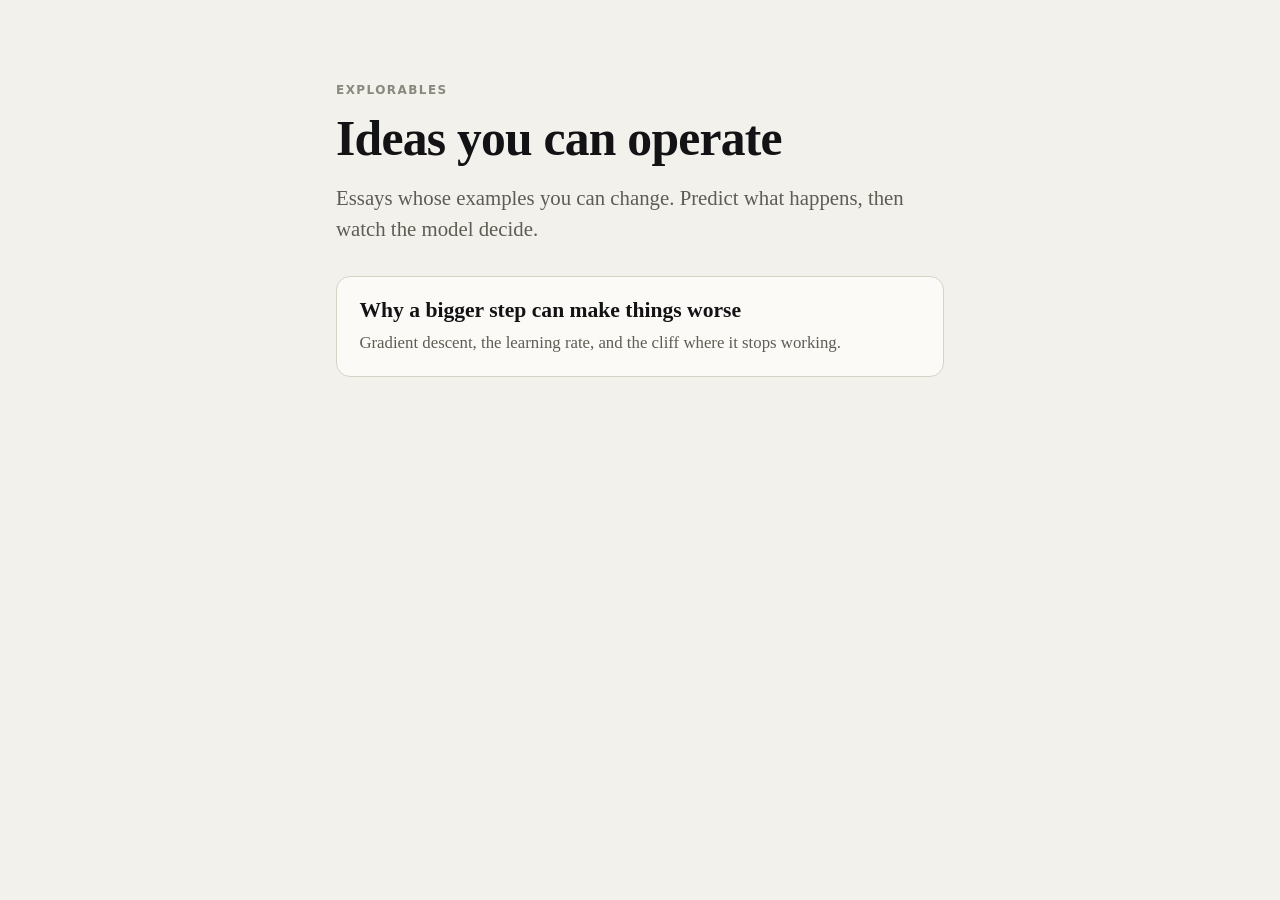
==== index.html @ 2f2bc09d "Add shared explorable blocks and draft gradient-descent page explorable.js and theme.css are the sha" ====
<!doctype html>
<html lang="en">
<head>
  <meta charset="utf-8">
  <meta name="viewport" content="width=device-width, initial-scale=1">
  <title>Explorables</title>
  <link rel="stylesheet" href="theme.css">
  <style>
    .entry { display: block; padding: 1.25rem 1.4rem; border: 1px solid var(--line); border-radius: 14px; background: var(--surface-raised); text-decoration: none; }
    .entry:hover { border-color: var(--line-strong); }
    .entry h2 { margin: 0 0 0.3rem; font-size: 1.35rem; }
    .entry p { margin: 0; color: var(--ink-muted); font-size: 1.05rem; }
    main > .entry { max-width: var(--measure); margin: 2rem auto; }
  </style>
</head>
<body>
  <main>
    <header>
      <p class="kicker">Explorables</p>
      <h1>Ideas you can operate</h1>
      <p class="dek">Essays whose examples you can change. Predict what happens, then watch the model decide.</p>
    </header>
    <a class="entry" href="gradient-descent.html">
      <h2>Why a bigger step can make things worse</h2>
      <p>Gradient descent, the learning rate, and the cliff where it stops working.</p>
    </a>
  </main>
</body>
</html>
---- theme.css ----
/* theme.css — shared look for every explorable.

   Meaning colors are the backbone: one quantity, one color, everywhere it
   appears (prose underline, control, mark). Pages use the --c-* roles, never
   raw hex. The three hues are the first three slots of a validated
   categorical palette (CVD-safe as a set in both modes). In light mode the
   orange and aqua sit under 3:1 against the surface, so every colored mark
   also carries a text label. */

:root {
  color-scheme: light;
  --surface: #f2f1ec;
  --surface-raised: #fbfaf6;
  --surface-sunken: #e8e6de;
  --ink: #131316;
  --ink-muted: #5f5c54;
  --ink-faint: #8a877d;
  --line: #d6d2c6;
  --line-strong: #a9a59a;

  --c-param: #2a78d6; /* parameters: w, (x, y), the ball and its path */
  --c-rate: #eb6834;  /* learning rate η and the steps it causes */
  --c-loss: #1baf7a;  /* loss: the curve's height, contours, loss charts */

  --serif: "Iowan Old Style", "Charter", "Palatino Linotype", Palatino, Georgia, serif;
  --sans: system-ui, -apple-system, "Segoe UI", Roboto, Helvetica, Arial, sans-serif;
  --mono: ui-monospace, "SF Mono", Menlo, Consolas, monospace;

  --measure: 38rem;
  --figure: 46rem;
  --ease: cubic-bezier(0.2, 0.7, 0.2, 1);
}

@media (prefers-color-scheme: dark) {
  :root:where(:not([data-theme="light"])) {
    color-scheme: dark;
    --surface: #0f1012;
    --surface-raised: #17181b;
    --surface-sunken: #08090a;
    --ink: #ecebe4;
    --ink-muted: #b0ada3;
    --ink-faint: #85827a;
    --line: #2a2b2f;
    --line-strong: #45464c;
    --c-param: #3987e5;
    --c-rate: #d95926;
    --c-loss: #199e70;
  }
}

:root[data-theme="dark"] {
  color-scheme: dark;
  --surface: #0f1012;
  --surface-raised: #17181b;
  --surface-sunken: #08090a;
  --ink: #ecebe4;
  --ink-muted: #b0ada3;
  --ink-faint: #85827a;
  --line: #2a2b2f;
  --line-strong: #45464c;
  --c-param: #3987e5;
  --c-rate: #d95926;
  --c-loss: #199e70;
}

* { box-sizing: border-box; }

body {
  margin: 0;
  background: var(--surface);
  color: var(--ink);
  font: 1.1875rem/1.62 var(--serif);
  -webkit-font-smoothing: antialiased;
  text-rendering: optimizeLegibility;
}

main {
  max-width: var(--figure);
  margin: 0 auto;
  padding: 4.5rem 1.25rem 7rem;
}

main > :where(p, h2, h3, ul, ol, details, aside, header) {
  max-width: var(--measure);
  margin-left: auto;
  margin-right: auto;
}

.topbar {
  display: flex;
  justify-content: space-between;
  align-items: center;
  max-width: var(--figure);
  margin: 0 auto;
  padding: 1rem 1.25rem 0;
  font: 0.8125rem var(--sans);
  color: var(--ink-faint);
}
.topbar a { color: inherit; text-decoration: none; }
.topbar a:hover { color: var(--ink); }
.topbar button {
  font: inherit;
  color: inherit;
  background: none;
  border: 1px solid var(--line);
  border-radius: 999px;
  padding: 0.2rem 0.75rem;
  cursor: pointer;
}

.kicker {
  font: 600 0.75rem/1 var(--sans);
  letter-spacing: 0.12em;
  text-transform: uppercase;
  color: var(--ink-faint);
  margin-bottom: 1rem;
}

h1 {
  font: 600 clamp(2.2rem, 5vw, 3.1rem)/1.08 var(--serif);
  letter-spacing: -0.015em;
  margin: 0 0 1rem;
}

.dek {
  font-size: 1.3rem;
  line-height: 1.5;
  color: var(--ink-muted);
  margin-top: 0;
}

h2 {
  font: 600 1.55rem/1.25 var(--serif);
  margin-top: 3.5rem;
  margin-bottom: 0.6rem;
}

a { color: inherit; text-decoration-color: var(--line-strong); text-underline-offset: 0.18em; }

/* A named quantity in prose: ink text, meaning color as an underline. */
.v {
  font-style: italic;
  text-decoration: underline 2px var(--c);
  text-underline-offset: 0.2em;
  text-decoration-skip-ink: none;
}
.v:not(.param, .rate, .loss) { --c: var(--ink-faint); }
.v.param, x-show[color="param"] { --c: var(--c-param); }
.v.rate, x-show[color="rate"] { --c: var(--c-rate); }
.v.loss, x-show[color="loss"] { --c: var(--c-loss); }

x-show {
  font: 600 0.92em var(--sans);
  font-variant-numeric: tabular-nums;
}
x-show[color] {
  text-decoration: underline 2px var(--c);
  text-underline-offset: 0.2em;
}

x-scrub {
  display: inline-block;
  min-width: 2.6em;
  padding: 0 0.3em;
  font: 600 0.92em var(--sans);
  font-variant-numeric: tabular-nums;
  text-align: center;
  color: var(--ink);
  background: color-mix(in oklab, var(--c) 16%, transparent);
  border-bottom: 2px dashed var(--c);
  border-radius: 0.3em 0.3em 0 0;
  cursor: ew-resize;
  user-select: none;
  touch-action: none;
  transition: background 0.15s var(--ease);
}
x-scrub:hover, x-scrub.dragging { background: color-mix(in oklab, var(--c) 30%, transparent); }
x-scrub:focus-visible { outline: 2px solid var(--c); outline-offset: 2px; }

/* Figures break out of the text column. */
figure {
  margin: 2.25rem 0;
  padding: 1.25rem 1.25rem 1rem;
  background: var(--surface-raised);
  border: 1px solid var(--line);
  border-radius: 14px;
}
figure svg { display: block; width: 100%; height: auto; overflow: visible; }
figcaption {
  font: 0.875rem/1.5 var(--sans);
  color: var(--ink-muted);
  margin-top: 0.75rem;
}
figcaption strong { color: var(--ink); font-weight: 600; }

.controls {
  display: flex;
  flex-wrap: wrap;
  gap: 0.5rem 1.5rem;
  align-items: center;
  font: 0.9375rem var(--sans);
  color: var(--ink-muted);
  margin-bottom: 0.75rem;
}

.figure-row {
  display: grid;
  grid-template-columns: 1.6fr 1fr;
  gap: 1.25rem;
  align-items: start;
}
@media (max-width: 720px) { .figure-row { grid-template-columns: 1fr; } }
.panel-title { font: 600 0.8125rem var(--sans); color: var(--ink-muted); margin: 0 0 0.35rem; }

/* SVG marks */
.axis { stroke: var(--line-strong); }
.grid line { stroke: var(--line); stroke-width: 1; }
.tick { font: 11px var(--sans); fill: var(--ink-faint); font-variant-numeric: tabular-nums; }
.label { font: 12px var(--sans); fill: var(--ink-muted); }
.label-strong { font: 600 12px var(--sans); fill: var(--ink); }
.curve { fill: none; stroke: var(--c-loss); stroke-width: 2; }
.hop { fill: none; stroke: var(--c-rate); stroke-width: 2; stroke-linecap: round; }
.trail { fill: var(--c-param); }
.ball { fill: var(--c-param); stroke: var(--surface-raised); stroke-width: 2.5; }
.handle { fill: var(--surface-raised); stroke: var(--c-param); stroke-width: 2; cursor: grab; }
.handle:active { cursor: grabbing; }
.hit { fill: transparent; cursor: grab; }
.threshold { stroke: var(--ink-faint); stroke-dasharray: 3 4; }
.region { fill: color-mix(in oklab, var(--line) 55%, transparent); }
.rate-rule { stroke: var(--c-rate); stroke-width: 2; }
.crosshair { stroke: var(--ink-faint); stroke-width: 1; }
.contour { fill: none; stroke: var(--c-loss); stroke-opacity: 0.45; stroke-width: 1.25; }
.path2d { fill: none; stroke: var(--c-param); stroke-width: 2; stroke-linejoin: round; }

.tooltip {
  position: absolute;
  pointer-events: none;
  padding: 0.4rem 0.6rem;
  font: 12px/1.4 var(--sans);
  font-variant-numeric: tabular-nums;
  color: var(--ink);
  background: var(--surface-raised);
  border: 1px solid var(--line-strong);
  border-radius: 8px;
  box-shadow: 0 6px 20px rgb(0 0 0 / 0.12);
  white-space: nowrap;
  transform: translate(-50%, calc(-100% - 12px));
}
.chart { position: relative; }

x-player {
  display: flex;
  align-items: center;
  gap: 0.75rem;
  font: 0.8125rem var(--sans);
  color: var(--ink-muted);
  margin-top: 0.5rem;
}
x-player input[type="range"] { flex: 1; accent-color: var(--c-param); }
x-player .player-readout { min-width: 6.5em; text-align: right; font-variant-numeric: tabular-nums; }
.player-toggle, x-predict button, .pill {
  font: 600 0.8125rem var(--sans);
  color: var(--ink);
  background: var(--surface);
  border: 1px solid var(--line-strong);
  border-radius: 999px;
  padding: 0.35rem 0.9rem;
  cursor: pointer;
  transition: background 0.15s var(--ease), border-color 0.15s var(--ease);
}
.player-toggle:hover, x-predict button:not(:disabled):hover, .pill:hover { border-color: var(--ink); }
.player-toggle { min-width: 5.2rem; }

/* Predict, then reveal */
x-predict {
  display: block;
  max-width: var(--measure);
  margin: 2.25rem auto;
  padding: 1.1rem 1.25rem 1.2rem;
  border-left: 3px solid var(--ink);
  background: var(--surface-sunken);
  border-radius: 0 12px 12px 0;
}
x-predict .predict-label {
  font: 600 0.75rem var(--sans);
  letter-spacing: 0.1em;
  text-transform: uppercase;
  color: var(--ink-faint);
  margin: 0 0 0.35rem;
}
x-predict p { margin: 0 0 0.85rem; }
x-predict .answers { display: flex; flex-wrap: wrap; gap: 0.5rem; }
x-predict button:disabled { cursor: default; opacity: 0.55; }
x-predict button[aria-pressed="true"] { opacity: 1; border-color: var(--ink); border-width: 2px; }
x-predict button.is-correct { opacity: 1; }
x-predict button.is-correct::after { content: "  ✓ what happens"; font-weight: 500; color: var(--ink-muted); }
x-predict [data-reveal] { margin-top: 1rem; animation: rise 0.45s var(--ease); }
x-predict [data-reveal] p:last-child { margin-bottom: 0; }
x-predict .verdict { font: 600 0.9375rem var(--sans); }
x-predict.guessed-right .verdict::before { content: "You called it. "; }
x-predict.guessed-wrong .verdict::before { content: "Not quite, and that is the interesting part. "; }

@keyframes rise { from { opacity: 0; transform: translateY(6px); } to { opacity: 1; transform: none; } }

details.numbers { margin-top: 0.75rem; font: 0.8125rem var(--sans); color: var(--ink-muted); }
details.numbers summary { cursor: pointer; }
details.numbers table { border-collapse: collapse; margin-top: 0.5rem; font-variant-numeric: tabular-nums; }
details.numbers td, details.numbers th { padding: 0.15rem 0.9rem 0.15rem 0; text-align: right; }

.equation {
  font: 1.15rem var(--serif);
  text-align: center;
  margin: 1.5rem auto;
}

aside.limits {
  font: 0.98rem/1.6 var(--sans);
  color: var(--ink-muted);
  border-top: 1px solid var(--line);
  padding-top: 1rem;
}

details.check {
  font-size: 1.05rem;
  border: 1px solid var(--line);
  border-radius: 12px;
  padding: 0.9rem 1.1rem;
  background: var(--surface-raised);
}
details.check summary { cursor: pointer; font: 600 0.9375rem var(--sans); }

@media (prefers-reduced-motion: reduce) {
  *, *::before, *::after { animation: none !important; transition: none !important; }
}

ol.loop { padding-left: 1.4em; }
ol.loop li { margin: 0.35rem 0; padding-left: 0.2em; }
ol.loop li::marker { font: 600 0.9em var(--sans); color: var(--ink-faint); }
.empty-hint { font: 13px var(--sans); fill: var(--ink-faint); }
.request { fill: var(--ink); stroke: var(--surface-raised); stroke-width: 2; }
.miss { stroke: var(--c-loss); stroke-width: 2; stroke-linecap: round; }
.guess-line { stroke: var(--c-param); stroke-width: 2.5; stroke-linecap: round; }
.tried { fill: var(--c-loss); opacity: 0.75; }
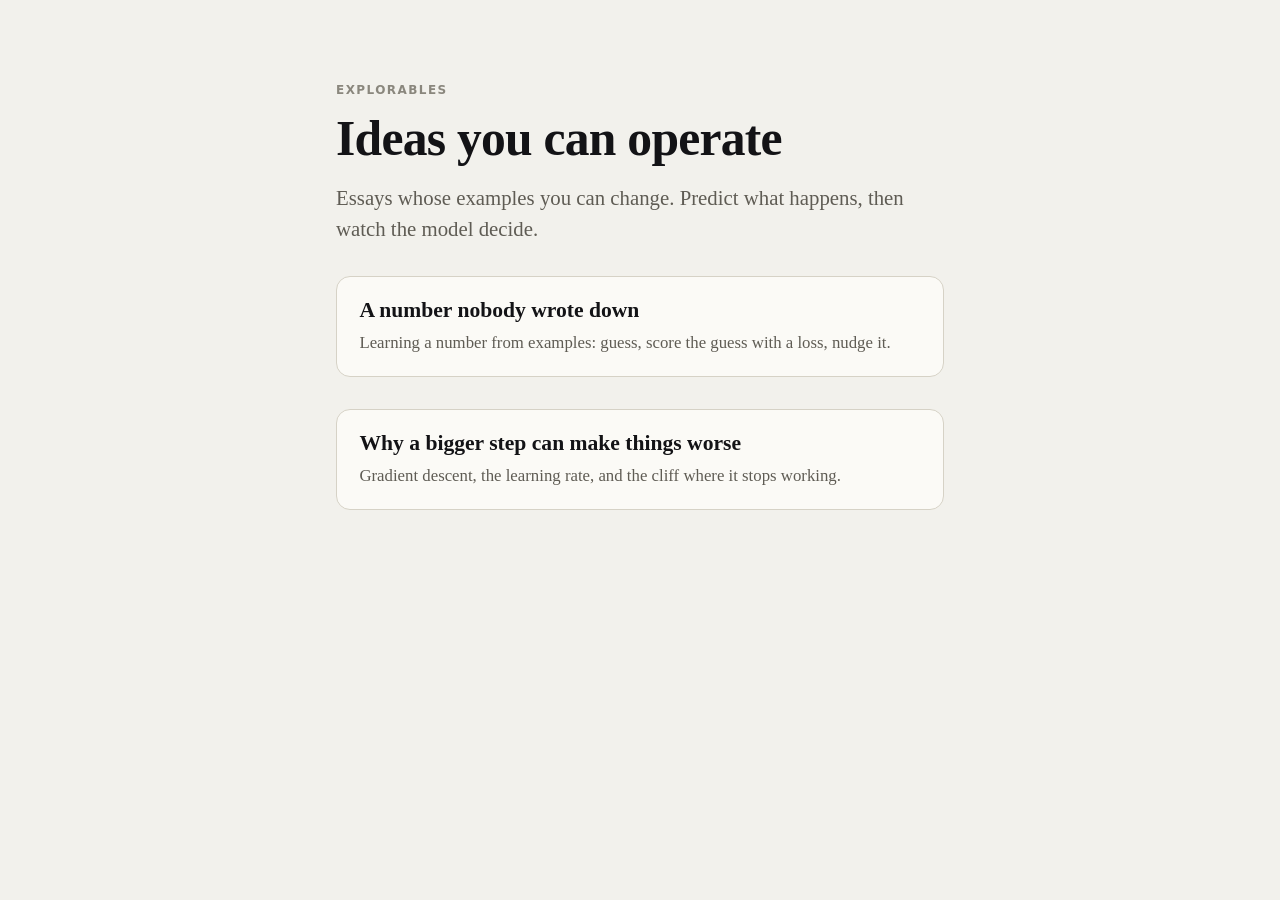
==== commit 89fbc41d: "Add page 1: learning a number from examples A program learns km per mile (1.609) from logged trips b" ====
--- a/index.html
+++ b/index.html
@@ -20,6 +20,10 @@
       <h1>Ideas you can operate</h1>
       <p class="dek">Essays whose examples you can change. Predict what happens, then watch the model decide.</p>
     </header>
+    <a class="entry" href="learn-a-number.html">
+      <h2>A number nobody wrote down</h2>
+      <p>Learning a number from examples: guess, score the guess with a loss, nudge it.</p>
+    </a>
     <a class="entry" href="gradient-descent.html">
       <h2>Why a bigger step can make things worse</h2>
       <p>Gradient descent, the learning rate, and the cliff where it stops working.</p>
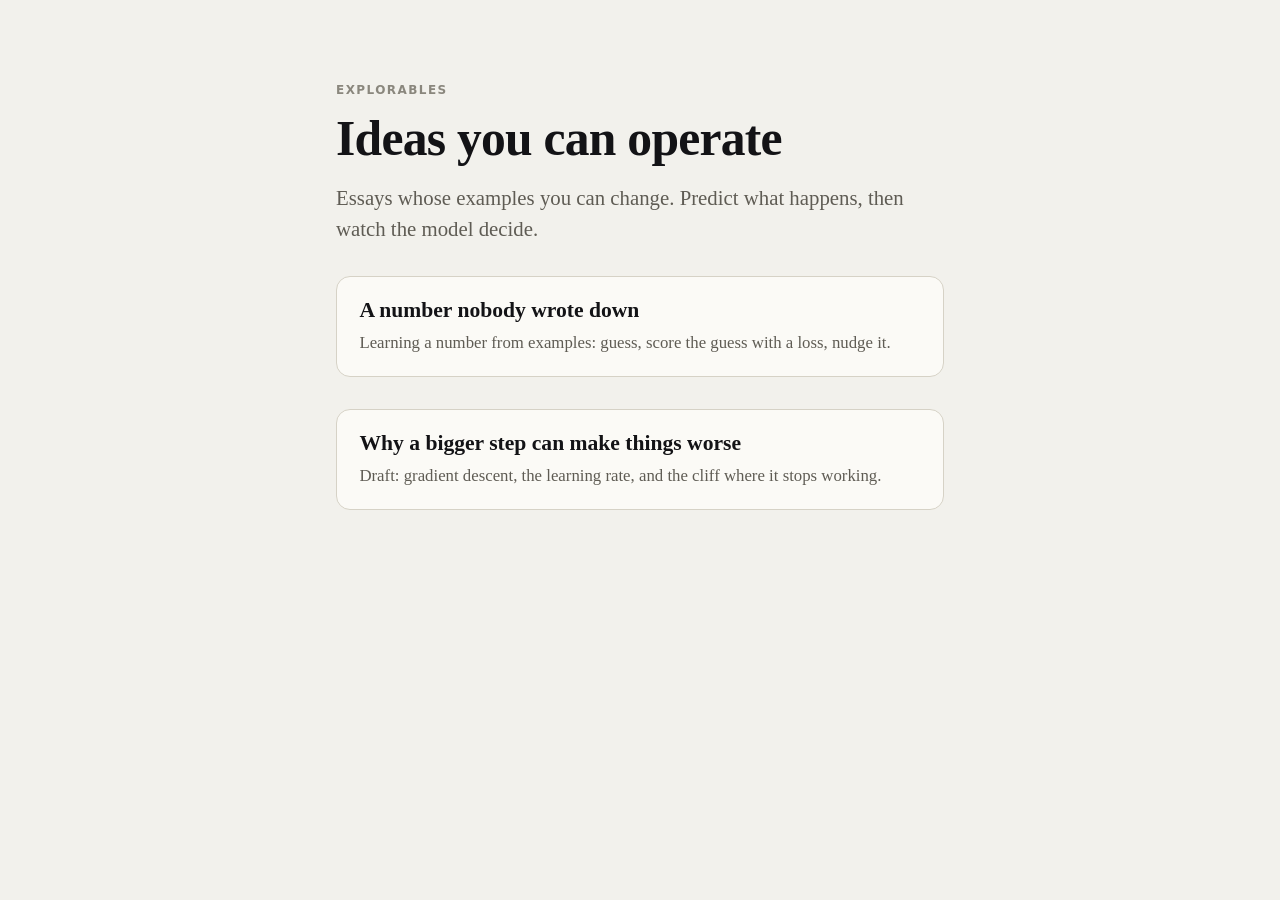
==== commit ac561928: "Prepare repository for open source Add MIT (code) and CC BY 4.0 (prose) licenses, a CLAUDE.md pointe" ====
--- a/index.html
+++ b/index.html
@@ -26,7 +26,7 @@
     </a>
     <a class="entry" href="gradient-descent.html">
       <h2>Why a bigger step can make things worse</h2>
-      <p>Gradient descent, the learning rate, and the cliff where it stops working.</p>
+      <p>Draft: gradient descent, the learning rate, and the cliff where it stops working.</p>
     </a>
   </main>
 </body>
--- a/theme.css
+++ b/theme.css
@@ -256,7 +256,7 @@
   color: var(--ink-muted);
   margin-top: 0.5rem;
 }
-x-player input[type="range"] { flex: 1; accent-color: var(--c-param); }
+x-player input[type="range"] { flex: 1; min-width: 0; accent-color: var(--c-param); }
 x-player .player-readout { min-width: 6.5em; text-align: right; font-variant-numeric: tabular-nums; }
 .player-toggle, x-predict button, .pill {
   font: 600 0.8125rem var(--sans);
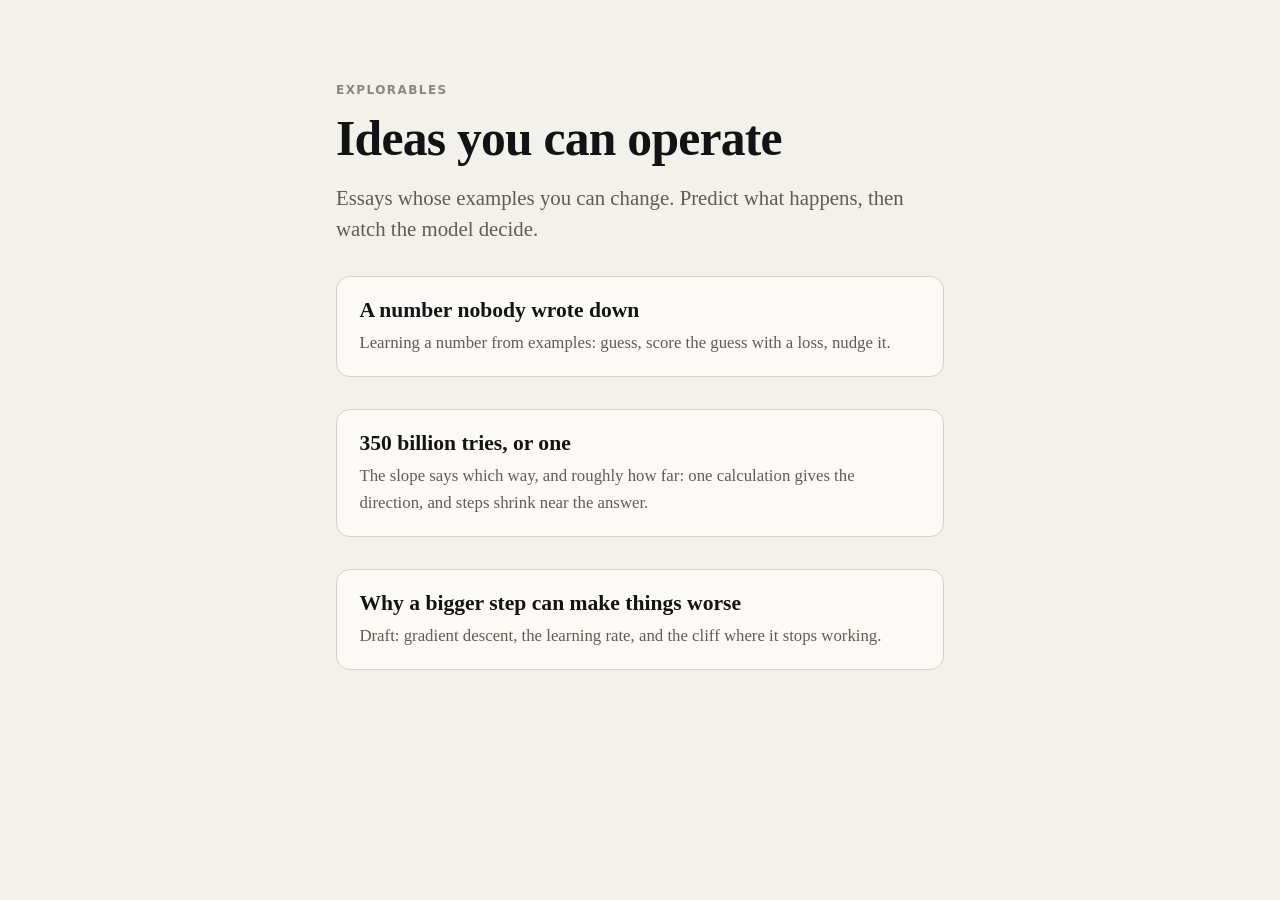
==== commit 6cdb8ddc: "Add page 2: the slope says which way, and roughly how far" ====
--- a/index.html
+++ b/index.html
@@ -24,6 +24,10 @@
       <h2>A number nobody wrote down</h2>
       <p>Learning a number from examples: guess, score the guess with a loss, nudge it.</p>
     </a>
+    <a class="entry" href="slope.html">
+      <h2>350 billion tries, or one</h2>
+      <p>The slope says which way, and roughly how far: one calculation gives the direction, and steps shrink near the answer.</p>
+    </a>
     <a class="entry" href="gradient-descent.html">
       <h2>Why a bigger step can make things worse</h2>
       <p>Draft: gradient descent, the learning rate, and the cliff where it stops working.</p>
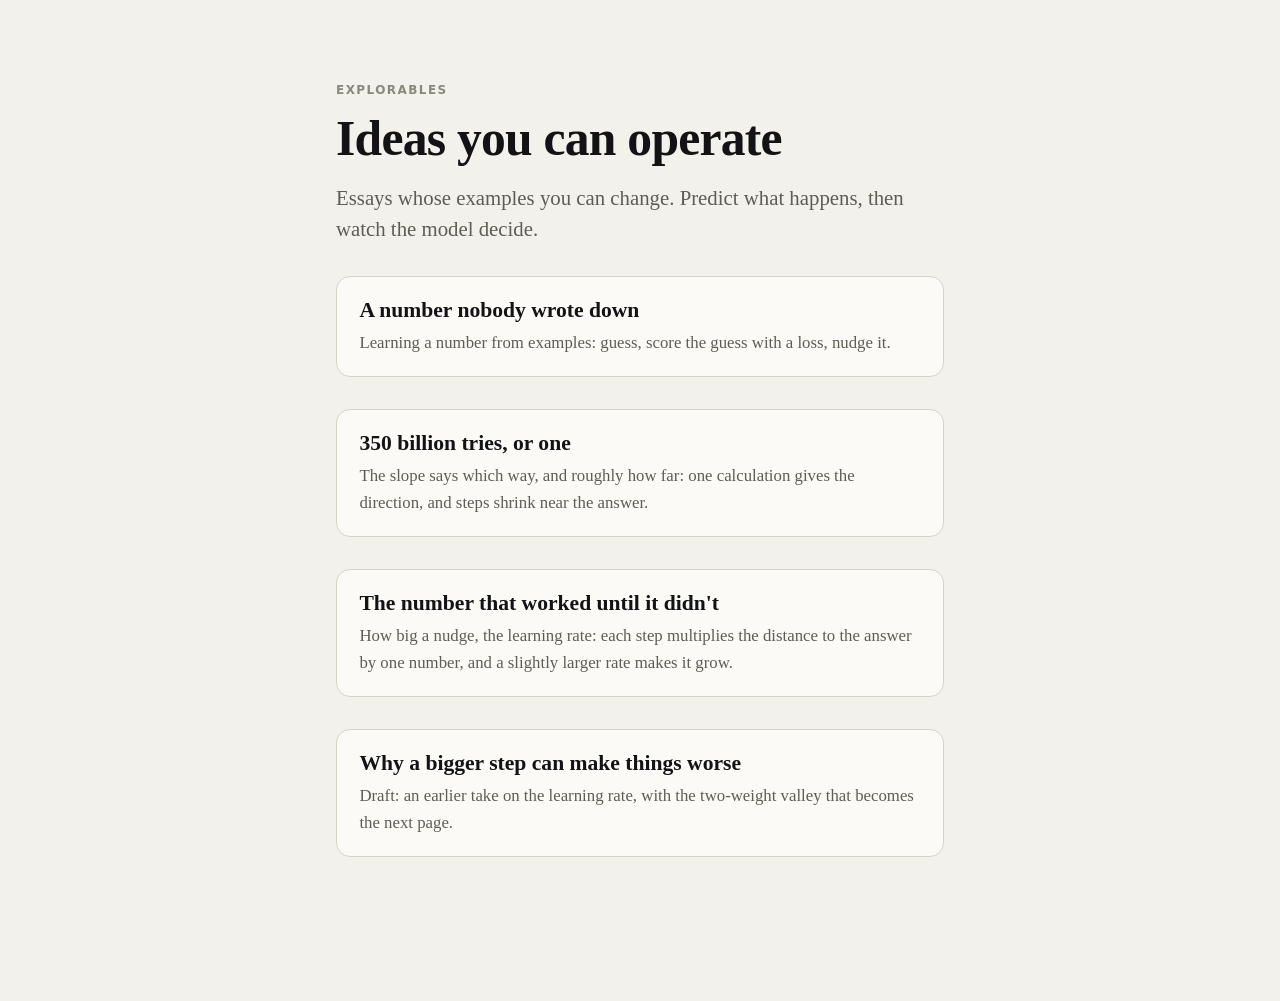
==== commit f8f52e48: "Add page 3: how big a nudge, the learning rate The page opens on the previous page's rate failing on" ====
--- a/index.html
+++ b/index.html
@@ -28,9 +28,13 @@
       <h2>350 billion tries, or one</h2>
       <p>The slope says which way, and roughly how far: one calculation gives the direction, and steps shrink near the answer.</p>
     </a>
+    <a class="entry" href="learning-rate.html">
+      <h2>The number that worked until it didn't</h2>
+      <p>How big a nudge, the learning rate: each step multiplies the distance to the answer by one number, and a slightly larger rate makes it grow.</p>
+    </a>
     <a class="entry" href="gradient-descent.html">
       <h2>Why a bigger step can make things worse</h2>
-      <p>Draft: gradient descent, the learning rate, and the cliff where it stops working.</p>
+      <p>Draft: an earlier take on the learning rate, with the two-weight valley that becomes the next page.</p>
     </a>
   </main>
 </body>
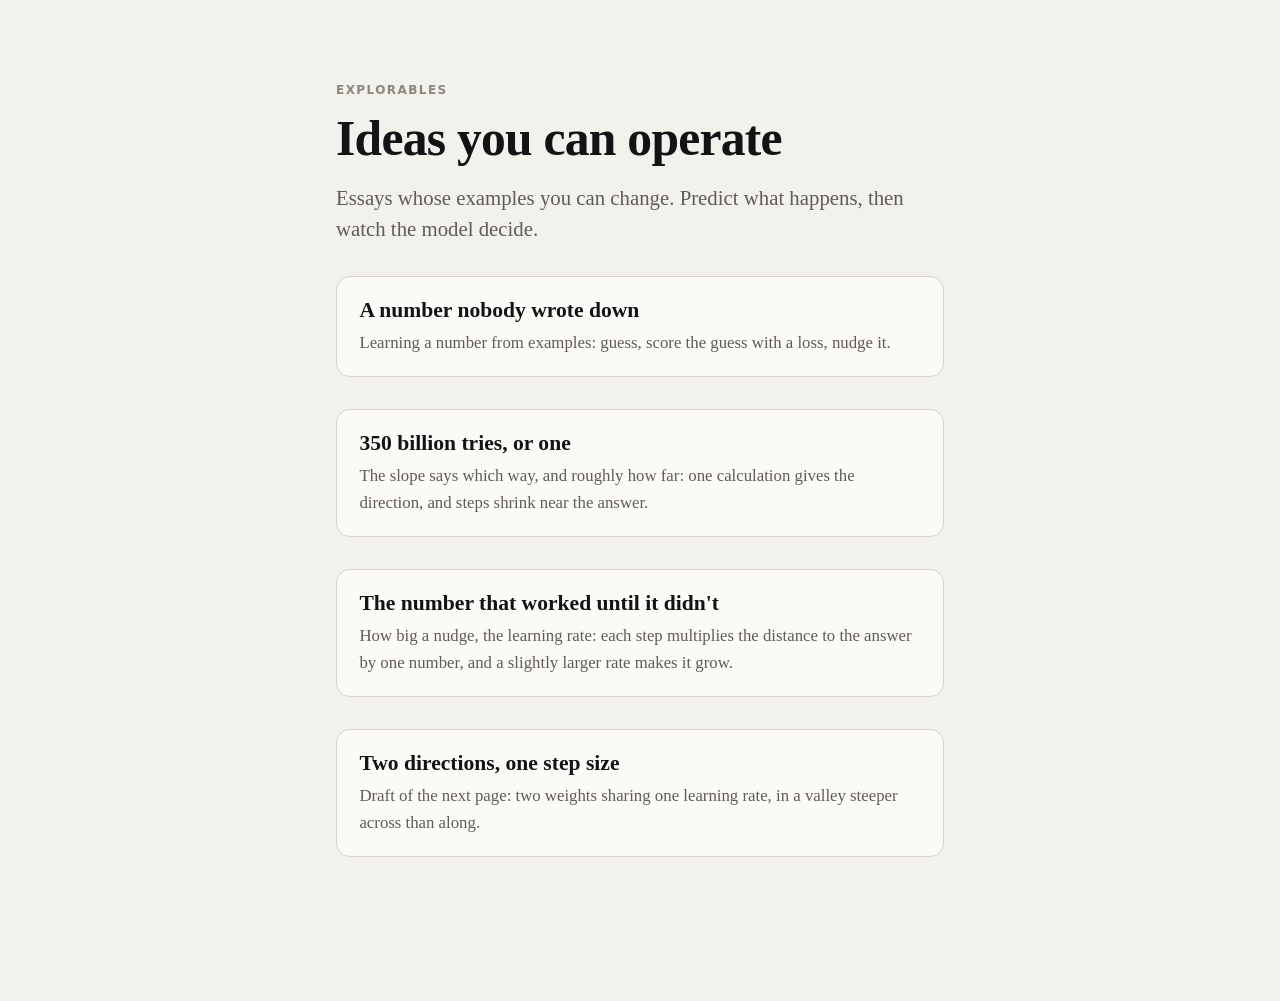
==== commit c9f1152c: "Rework page 3 after review; give slope its own color; trim the draft Page 3: the second and third pr" ====
--- a/index.html
+++ b/index.html
@@ -33,8 +33,8 @@
       <p>How big a nudge, the learning rate: each step multiplies the distance to the answer by one number, and a slightly larger rate makes it grow.</p>
     </a>
     <a class="entry" href="gradient-descent.html">
-      <h2>Why a bigger step can make things worse</h2>
-      <p>Draft: an earlier take on the learning rate, with the two-weight valley that becomes the next page.</p>
+      <h2>Two directions, one step size</h2>
+      <p>Draft of the next page: two weights sharing one learning rate, in a valley steeper across than along.</p>
     </a>
   </main>
 </body>
--- a/theme.css
+++ b/theme.css
@@ -2,10 +2,10 @@
 
    Meaning colors are the backbone: one quantity, one color, everywhere it
    appears (prose underline, control, mark). Pages use the --c-* roles, never
-   raw hex. The three hues are the first three slots of a validated
+   raw hex. The four hues are the first four slots of a validated
    categorical palette (CVD-safe as a set in both modes). In light mode the
-   orange and aqua sit under 3:1 against the surface, so every colored mark
-   also carries a text label. */
+   orange, aqua and yellow sit under 3:1 against the surface, so every colored
+   mark also carries a text label. */
 
 :root {
   color-scheme: light;
@@ -21,6 +21,7 @@
   --c-param: #2a78d6; /* parameters: w, (x, y), the ball and its path */
   --c-rate: #eb6834;  /* learning rate η and the steps it causes */
   --c-loss: #1baf7a;  /* loss: the curve's height, contours, loss charts */
+  --c-slope: #eda100; /* slope of the loss, and each example's pull on it */
 
   --serif: "Iowan Old Style", "Charter", "Palatino Linotype", Palatino, Georgia, serif;
   --sans: system-ui, -apple-system, "Segoe UI", Roboto, Helvetica, Arial, sans-serif;
@@ -45,6 +46,7 @@
     --c-param: #3987e5;
     --c-rate: #d95926;
     --c-loss: #199e70;
+    --c-slope: #c98500;
   }
 }
 
@@ -61,6 +63,7 @@
   --c-param: #3987e5;
   --c-rate: #d95926;
   --c-loss: #199e70;
+  --c-slope: #c98500;
 }
 
 * { box-sizing: border-box; }
@@ -144,10 +147,11 @@
   text-underline-offset: 0.2em;
   text-decoration-skip-ink: none;
 }
-.v:not(.param, .rate, .loss) { --c: var(--ink-faint); }
+.v:not(.param, .rate, .loss, .slope) { --c: var(--ink-faint); }
 .v.param, x-show[color="param"] { --c: var(--c-param); }
 .v.rate, x-show[color="rate"] { --c: var(--c-rate); }
 .v.loss, x-show[color="loss"] { --c: var(--c-loss); }
+.v.slope, x-show[color="slope"] { --c: var(--c-slope); }
 
 x-show {
   font: 600 0.92em var(--sans);
@@ -203,50 +207,20 @@
   margin-bottom: 0.75rem;
 }
 
-.figure-row {
-  display: grid;
-  grid-template-columns: 1.6fr 1fr;
-  gap: 1.25rem;
-  align-items: start;
-}
-@media (max-width: 720px) { .figure-row { grid-template-columns: 1fr; } }
-.panel-title { font: 600 0.8125rem var(--sans); color: var(--ink-muted); margin: 0 0 0.35rem; }
-
 /* SVG marks */
-.axis { stroke: var(--line-strong); }
-.grid line { stroke: var(--line); stroke-width: 1; }
+line.grid { stroke: var(--line); stroke-width: 1; }
 .tick { font: 11px var(--sans); fill: var(--ink-faint); font-variant-numeric: tabular-nums; }
 .label { font: 12px var(--sans); fill: var(--ink-muted); }
 .label-strong { font: 600 12px var(--sans); fill: var(--ink); }
-.curve { fill: none; stroke: var(--c-loss); stroke-width: 2; }
-.hop { fill: none; stroke: var(--c-rate); stroke-width: 2; stroke-linecap: round; }
 .trail { fill: var(--c-param); }
 .ball { fill: var(--c-param); stroke: var(--surface-raised); stroke-width: 2.5; }
 .handle { fill: var(--surface-raised); stroke: var(--c-param); stroke-width: 2; cursor: grab; }
 .handle:active { cursor: grabbing; }
 .hit { fill: transparent; cursor: grab; }
 .threshold { stroke: var(--ink-faint); stroke-dasharray: 3 4; }
-.region { fill: color-mix(in oklab, var(--line) 55%, transparent); }
 .rate-rule { stroke: var(--c-rate); stroke-width: 2; }
-.crosshair { stroke: var(--ink-faint); stroke-width: 1; }
 .contour { fill: none; stroke: var(--c-loss); stroke-opacity: 0.45; stroke-width: 1.25; }
 .path2d { fill: none; stroke: var(--c-param); stroke-width: 2; stroke-linejoin: round; }
-
-.tooltip {
-  position: absolute;
-  pointer-events: none;
-  padding: 0.4rem 0.6rem;
-  font: 12px/1.4 var(--sans);
-  font-variant-numeric: tabular-nums;
-  color: var(--ink);
-  background: var(--surface-raised);
-  border: 1px solid var(--line-strong);
-  border-radius: 8px;
-  box-shadow: 0 6px 20px rgb(0 0 0 / 0.12);
-  white-space: nowrap;
-  transform: translate(-50%, calc(-100% - 12px));
-}
-.chart { position: relative; }
 
 x-player {
   display: flex;
@@ -302,11 +276,6 @@
 
 @keyframes rise { from { opacity: 0; transform: translateY(6px); } to { opacity: 1; transform: none; } }
 
-details.numbers { margin-top: 0.75rem; font: 0.8125rem var(--sans); color: var(--ink-muted); }
-details.numbers summary { cursor: pointer; }
-details.numbers table { border-collapse: collapse; margin-top: 0.5rem; font-variant-numeric: tabular-nums; }
-details.numbers td, details.numbers th { padding: 0.15rem 0.9rem 0.15rem 0; text-align: right; }
-
 .equation {
   font: 1.15rem var(--serif);
   text-align: center;
@@ -332,12 +301,3 @@
 @media (prefers-reduced-motion: reduce) {
   *, *::before, *::after { animation: none !important; transition: none !important; }
 }
-
-ol.loop { padding-left: 1.4em; }
-ol.loop li { margin: 0.35rem 0; padding-left: 0.2em; }
-ol.loop li::marker { font: 600 0.9em var(--sans); color: var(--ink-faint); }
-.empty-hint { font: 13px var(--sans); fill: var(--ink-faint); }
-.request { fill: var(--ink); stroke: var(--surface-raised); stroke-width: 2; }
-.miss { stroke: var(--c-loss); stroke-width: 2; stroke-linecap: round; }
-.guess-line { stroke: var(--c-param); stroke-width: 2.5; stroke-linecap: round; }
-.tried { fill: var(--c-loss); opacity: 0.75; }
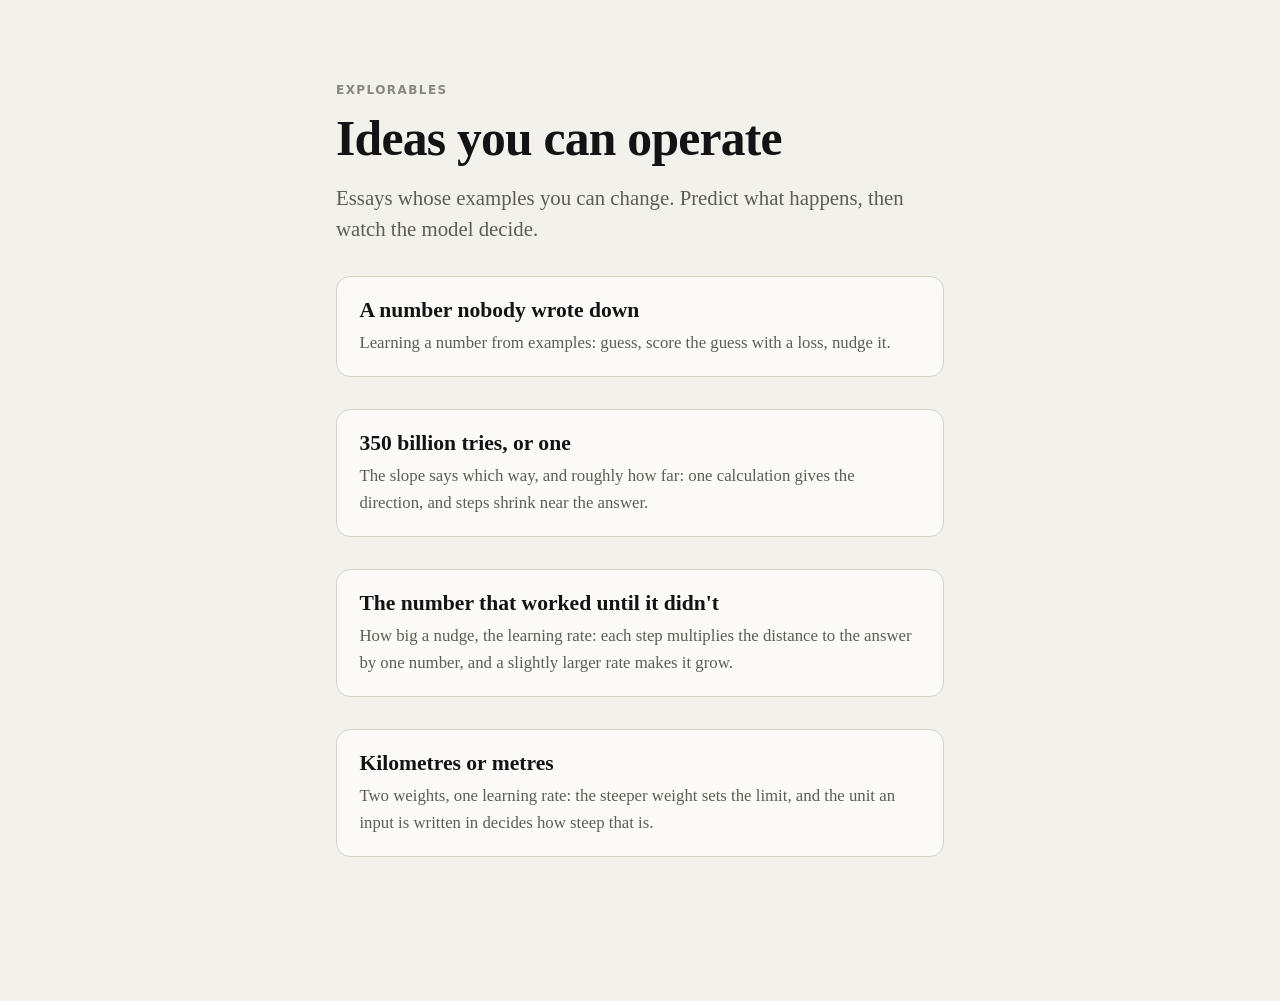
==== commit 63c107a0: "Add page 4: two weights, one learning rate A taxi fare model with a base and a price per km. The rea" ====
--- a/index.html
+++ b/index.html
@@ -32,9 +32,9 @@
       <h2>The number that worked until it didn't</h2>
       <p>How big a nudge, the learning rate: each step multiplies the distance to the answer by one number, and a slightly larger rate makes it grow.</p>
     </a>
-    <a class="entry" href="gradient-descent.html">
-      <h2>Two directions, one step size</h2>
-      <p>Draft of the next page: two weights sharing one learning rate, in a valley steeper across than along.</p>
+    <a class="entry" href="two-weights.html">
+      <h2>Kilometres or metres</h2>
+      <p>Two weights, one learning rate: the steeper weight sets the limit, and the unit an input is written in decides how steep that is.</p>
     </a>
   </main>
 </body>
--- a/theme.css
+++ b/theme.css
@@ -18,9 +18,9 @@
   --line: #d6d2c6;
   --line-strong: #a9a59a;
 
-  --c-param: #2a78d6; /* parameters: w, (x, y), the ball and its path */
+  --c-param: #2a78d6; /* weights and guesses: the number, its control, the dot that marks it */
   --c-rate: #eb6834;  /* learning rate η and the steps it causes */
-  --c-loss: #1baf7a;  /* loss: the curve's height, contours, loss charts */
+  --c-loss: #1baf7a;  /* loss and each example's miss */
   --c-slope: #eda100; /* slope of the loss, and each example's pull on it */
 
   --serif: "Iowan Old Style", "Charter", "Palatino Linotype", Palatino, Georgia, serif;
@@ -212,15 +212,8 @@
 .tick { font: 11px var(--sans); fill: var(--ink-faint); font-variant-numeric: tabular-nums; }
 .label { font: 12px var(--sans); fill: var(--ink-muted); }
 .label-strong { font: 600 12px var(--sans); fill: var(--ink); }
-.trail { fill: var(--c-param); }
-.ball { fill: var(--c-param); stroke: var(--surface-raised); stroke-width: 2.5; }
-.handle { fill: var(--surface-raised); stroke: var(--c-param); stroke-width: 2; cursor: grab; }
-.handle:active { cursor: grabbing; }
-.hit { fill: transparent; cursor: grab; }
 .threshold { stroke: var(--ink-faint); stroke-dasharray: 3 4; }
 .rate-rule { stroke: var(--c-rate); stroke-width: 2; }
-.contour { fill: none; stroke: var(--c-loss); stroke-opacity: 0.45; stroke-width: 1.25; }
-.path2d { fill: none; stroke: var(--c-param); stroke-width: 2; stroke-linejoin: round; }
 
 x-player {
   display: flex;
